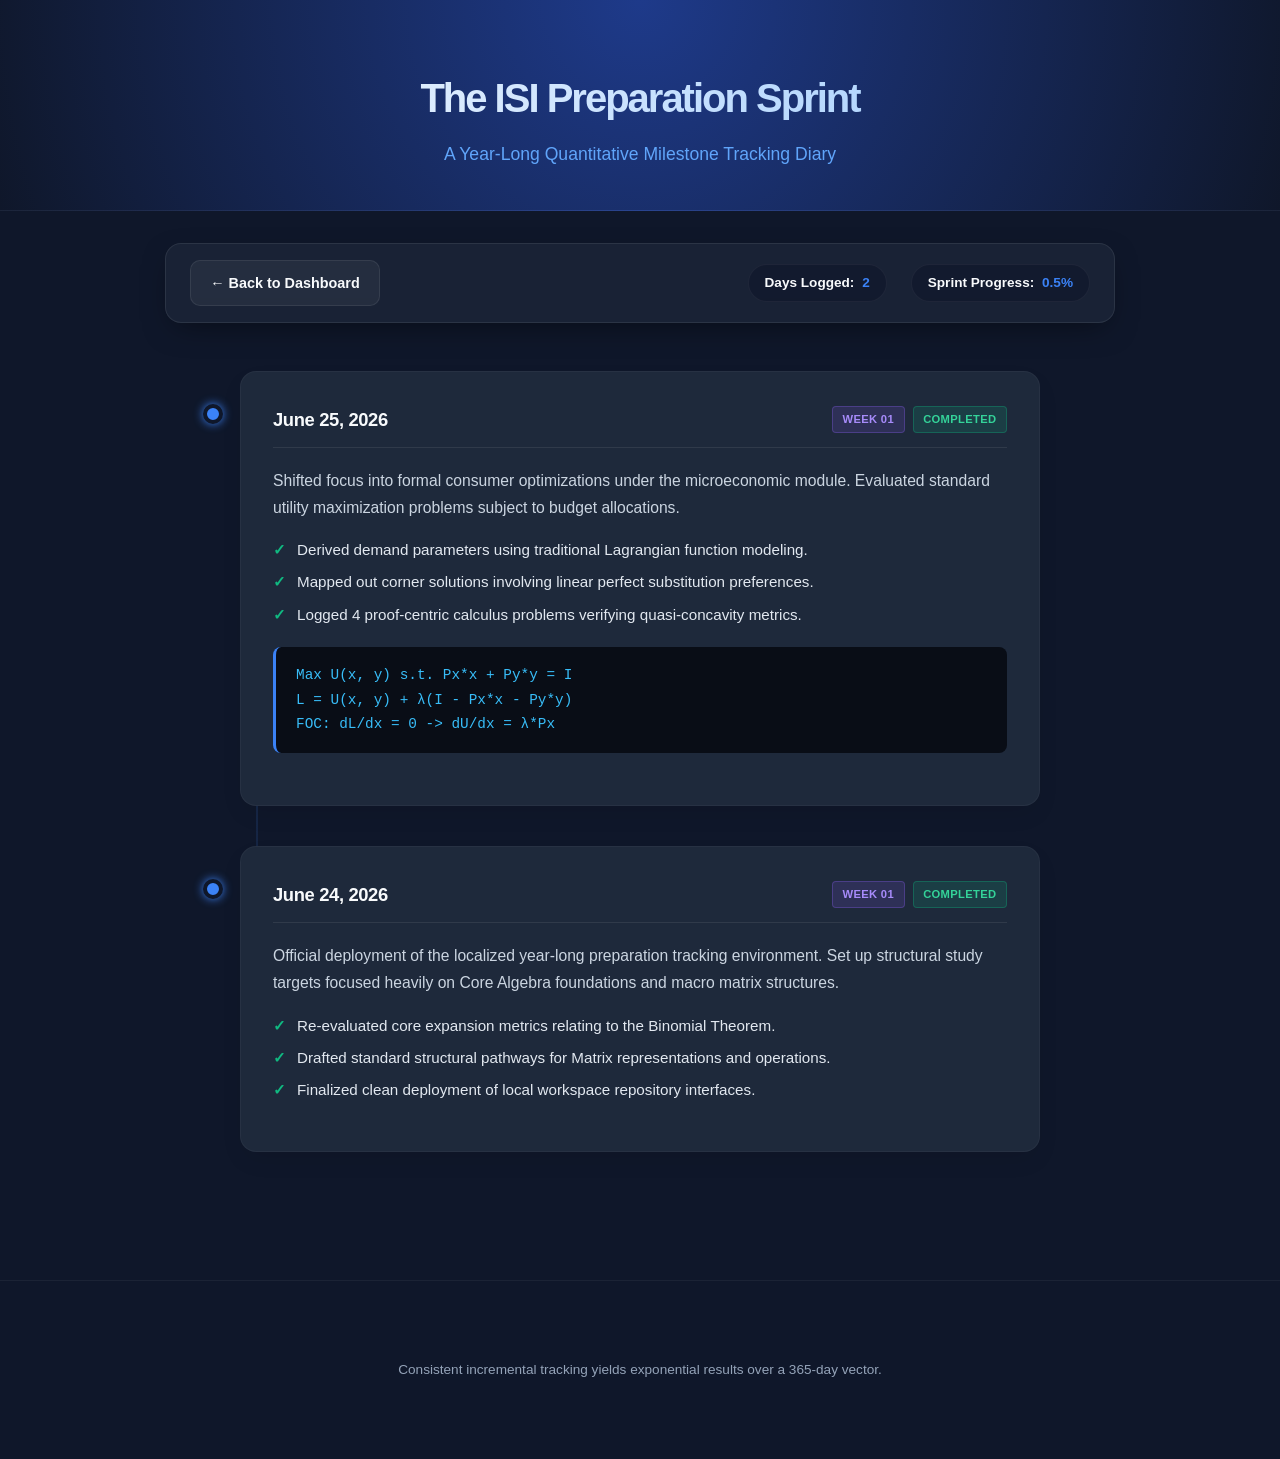
==== achievements.html @ 1a901785 "Create achievements.html" ====
<!DOCTYPE html>
<html lang="en">
<head>
    <meta charset="UTF-8">
    <meta name="viewport" content="width=device-width, initial-scale=1.0">
    <title>Prep Diary & Achievements</title>
    <style>
        :root {
            --bg-color: #0f172a;
            --card-bg: #1e293b;
            --text-main: #f8fafc;
            --text-muted: #94a3b8;
            --primary: #3b82f6;
            --primary-glow: rgba(59, 130, 246, 0.15);
            --border-radius: 16px;
            --success: #10b981;
            --accent-purple: #8b5cf6;
        }

        body {
            font-family: -apple-system, BlinkMacSystemFont, "Segoe UI", Roboto, Helvetica, Arial, sans-serif;
            background-color: var(--bg-color);
            color: var(--text-main);
            line-height: 1.7;
            margin: 0;
            padding: 0;
            -webkit-font-smoothing: antialiased;
        }

        header {
            background: radial-gradient(circle at top, #1e3a8a 0%, #0f172a 100%);
            text-align: center;
            padding: 4rem 2rem 2.5rem 2rem;
            border-bottom: 1px solid rgba(255, 255, 255, 0.05);
        }

        header h1 {
            margin: 0;
            font-size: 2.5rem;
            font-weight: 800;
            letter-spacing: -0.05em;
            background: linear-gradient(to right, #ffffff, #93c5fd);
            -webkit-background-clip: text;
            -webkit-text-fill-color: transparent;
        }

        header p {
            margin: 0.5rem 0 0 0;
            font-size: 1.1rem;
            color: #60a5fa;
            font-weight: 500;
        }

        /* Fixed Navigation & Metric Tracker */
        .metrics-bar {
            max-width: 900px;
            margin: 2rem auto;
            display: flex;
            justify-content: space-between;
            align-items: center;
            background: rgba(30, 41, 59, 0.7);
            padding: 1rem 1.5rem;
            border-radius: var(--border-radius);
            backdrop-filter: blur(12px);
            -webkit-backdrop-filter: blur(12px);
            border: 1px solid rgba(255, 255, 255, 0.08);
            box-shadow: 0 10px 30px -10px rgba(0, 0, 0, 0.5);
        }

        .back-btn {
            display: inline-flex;
            align-items: center;
            padding: 0.6rem 1.2rem;
            border-radius: 10px;
            font-size: 0.9rem;
            font-weight: 600;
            text-decoration: none;
            color: var(--text-main);
            background: rgba(255, 255, 255, 0.05);
            border: 1px solid rgba(255, 255, 255, 0.08);
            transition: all 0.2s ease;
        }

        .back-btn:hover {
            background: rgba(255, 255, 255, 0.1);
            transform: translateX(-2px);
        }

        .counter-cluster {
            display: flex;
            gap: 1.5rem;
        }

        .counter-pill {
            font-size: 0.85rem;
            font-weight: 700;
            background: rgba(15, 23, 42, 0.6);
            padding: 0.4rem 1rem;
            border-radius: 20px;
            border: 1px solid rgba(255, 255, 255, 0.05);
        }

        .counter-pill span {
            color: var(--primary);
            margin-left: 0.25rem;
        }

        /* Timeline Container */
        .diary-timeline {
            max-width: 800px;
            margin: 3rem auto;
            padding: 0 1.5rem;
            position: relative;
        }

        /* Subtle vertical line connecting diary entries */
        .diary-timeline::before {
            content: '';
            position: absolute;
            left: 2.5rem;
            top: 0;
            bottom: 0;
            width: 2px;
            background: linear-gradient(to bottom, rgba(59, 130, 246, 0.3) 0%, rgba(30, 41, 59, 0.1) 100%);
        }

        /* Diary Entry Card Structure */
        .diary-entry {
            background-color: var(--card-bg);
            border-radius: var(--border-radius);
            padding: 2rem;
            margin-bottom: 2.5rem;
            position: relative;
            border: 1px solid rgba(255, 255, 255, 0.04);
            box-shadow: 0 10px 25px -5px rgba(0, 0, 0, 0.1);
            transition: border-color 0.3s ease;
        }

        .diary-entry:hover {
            border-color: rgba(59, 130, 246, 0.3);
        }

        /* Date Marker on the left margin line */
        .entry-marker {
            position: absolute;
            left: -2.35rem;
            top: 2rem;
            width: 12px;
            height: 12px;
            border-radius: 50%;
            background-color: var(--primary);
            box-shadow: 0 0 10px var(--primary);
            border: 4px solid var(--bg-color);
            z-index: 2;
        }

        /* Entry Header Metadata */
        .entry-meta {
            display: flex;
            justify-content: space-between;
            align-items: center;
            border-bottom: 1px solid rgba(255, 255, 255, 0.08);
            padding-bottom: 0.75rem;
            margin-bottom: 1.25rem;
        }

        .entry-date {
            font-size: 1.15rem;
            font-weight: 700;
            letter-spacing: -0.02em;
        }

        .entry-tags {
            display: flex;
            gap: 0.5rem;
        }

        .tag {
            font-size: 0.7rem;
            font-weight: 800;
            text-transform: uppercase;
            padding: 0.2rem 0.6rem;
            border-radius: 4px;
            letter-spacing: 0.03em;
        }

        .tag-week { background: rgba(139, 92, 246, 0.15); color: #a78bfa; border: 1px solid rgba(139, 92, 246, 0.3); }
        .tag-status { background: rgba(16, 185, 129, 0.15); color: #34d399; border: 1px solid rgba(16, 185, 129, 0.3); }

        /* Diary Content Styling */
        .entry-body p {
            margin: 0 0 1rem 0;
            color: #cbd5e1;
            font-size: 0.98rem;
        }

        /* Custom Task Sub-Listings */
        .task-list {
            list-style: none;
            padding: 0;
            margin: 1rem 0;
        }

        .task-list li {
            position: relative;
            padding-left: 1.5rem;
            margin-bottom: 0.4rem;
            font-size: 0.95rem;
            color: #e2e8f0;
        }

        .task-list li::before {
            content: "✓";
            position: absolute;
            left: 0;
            color: var(--success);
            font-weight: bold;
        }

        /* Code & Mathematical Equation Box Wrapper */
        .code-block {
            background: #090d16;
            border-radius: 8px;
            padding: 1rem 1.25rem;
            font-family: 'Courier New', Courier, monospace;
            font-size: 0.9rem;
            color: #38bdf8;
            margin: 1.25rem 0;
            border-left: 3px solid var(--primary);
            overflow-x: auto;
        }

        footer {
            text-align: center;
            padding: 4rem 1.5rem;
            color: var(--text-muted);
            font-size: 0.85rem;
            border-top: 1px solid rgba(255, 255, 255, 0.05);
            margin-top: 8rem;
        }
    </style>
</head>
<body>

    <header>
        <h1>The ISI Preparation Sprint</h1>
        <p>A Year-Long Quantitative Milestone Tracking Diary</p>
    </header>

    <!-- Metrics Bar Ecosystem -->
    <div class="metrics-bar">
        <a href="index.html" class="back-btn">← Back to Dashboard</a>
        <div class="counter-cluster">
            <div class="counter-pill">Days Logged: <span>2</span></div>
            <div class="counter-pill">Sprint Progress: <span>0.5%</span></div>
        </div>
    </div>

    <!-- Main Diary Feed -->
    <div class="diary-timeline">

        <!-- DIARY ENTRY MODEL 2 (Most Recent) -->
        <div class="diary-entry">
            <div class="entry-marker"></div>
            <div class="entry-meta">
                <div class="entry-date">June 25, 2026</div>
                <div class="entry-tags">
                    <span class="tag tag-week">Week 01</span>
                    <span class="tag tag-status">Completed</span>
                </div>
            </div>
            <div class="entry-body">
                <p>Shifted focus into formal consumer optimizations under the microeconomic module. Evaluated standard utility maximization problems subject to budget allocations.</p>
                
                <ul class="task-list">
                    <li>Derived demand parameters using traditional Lagrangian function modeling.</li>
                    <li>Mapped out corner solutions involving linear perfect substitution preferences.</li>
                    <li>Logged 4 proof-centric calculus problems verifying quasi-concavity metrics.</li>
                </ul>

                <div class="code-block">
                    Max U(x, y) s.t. Px*x + Py*y = I <br>
                    L = U(x, y) + λ(I - Px*x - Py*y) <br>
                    FOC: dL/dx = 0 -> dU/dx = λ*Px
                </div>
            </div>
        </div>

        <!-- DIARY ENTRY MODEL 1 (The Beginning) -->
        <div class="diary-entry">
            <div class="entry-marker"></div>
            <div class="entry-meta">
                <div class="entry-date">June 24, 2026</div>
                <div class="entry-tags">
                    <span class="tag tag-week">Week 01</span>
                    <span class="tag tag-status">Completed</span>
                </div>
            </div>
            <div class="entry-body">
                <p>Official deployment of the localized year-long preparation tracking environment. Set up structural study targets focused heavily on Core Algebra foundations and macro matrix structures.</p>
                
                <ul class="task-list">
                    <li>Re-evaluated core expansion metrics relating to the Binomial Theorem.</li>
                    <li>Drafted standard structural pathways for Matrix representations and operations.</li>
                    <li>Finalized clean deployment of local workspace repository interfaces.</li>
                </ul>
            </div>
        </div>

    </div>

    <footer>
        <p>Consistent incremental tracking yields exponential results over a 365-day vector.</p>
    </footer>

</body>
</html>
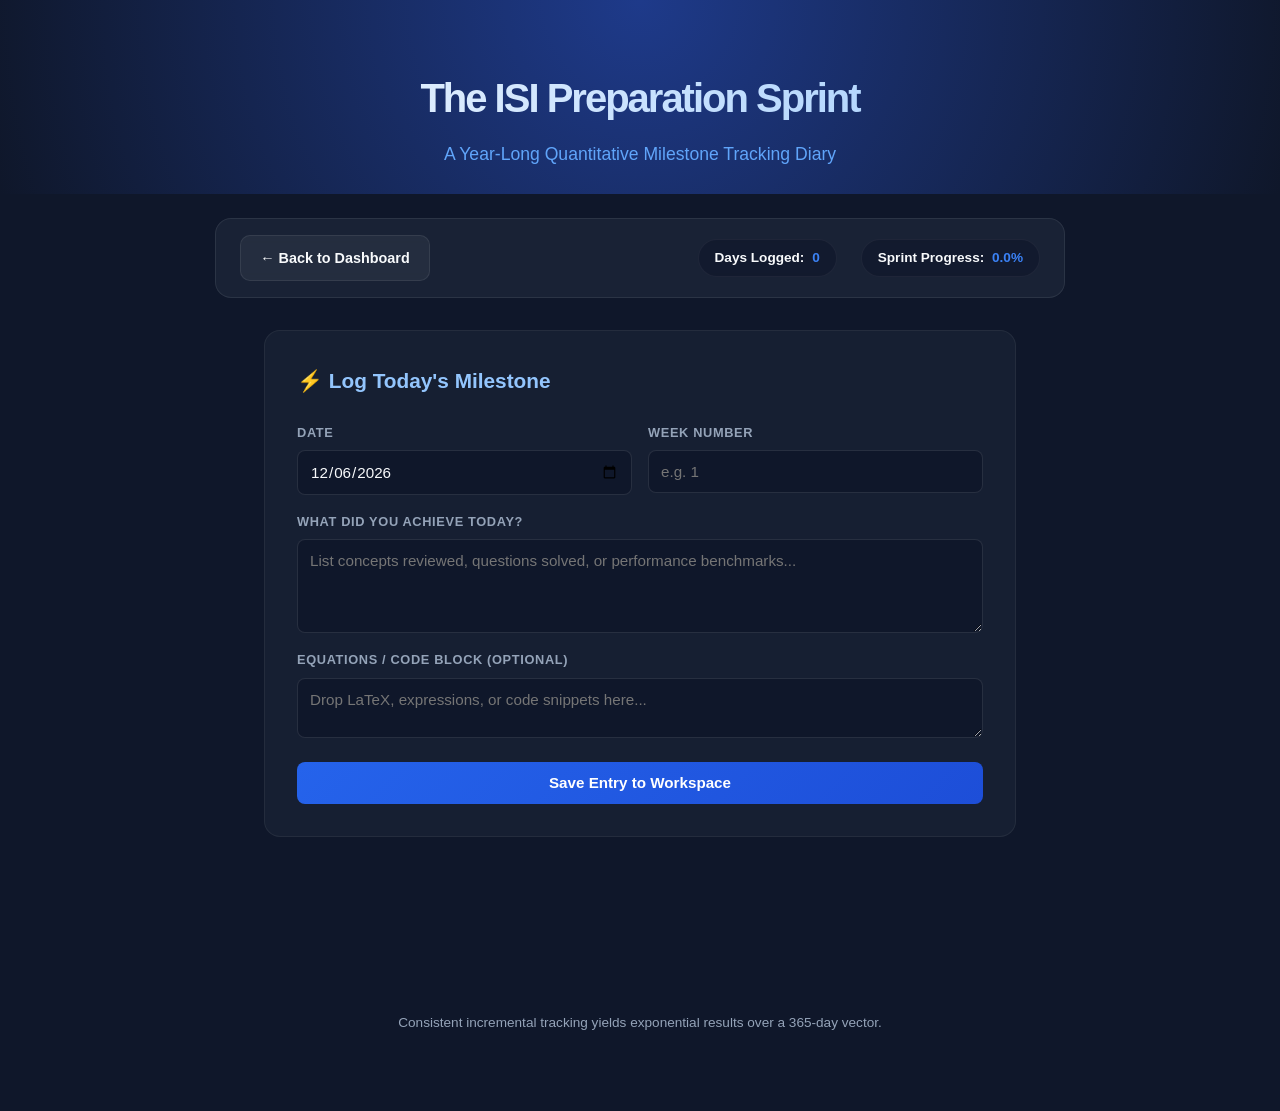
==== commit f7eabaf0: "Update achievements.html" ====
--- a/achievements.html
+++ b/achievements.html
@@ -3,7 +3,7 @@
 <head>
     <meta charset="UTF-8">
     <meta name="viewport" content="width=device-width, initial-scale=1.0">
-    <title>Prep Diary & Achievements</title>
+    <title>Interactive Prep Diary</title>
     <style>
         :root {
             --bg-color: #0f172a;
@@ -14,7 +14,7 @@
             --primary-glow: rgba(59, 130, 246, 0.15);
             --border-radius: 16px;
             --success: #10b981;
-            --accent-purple: #8b5cf6;
+            --danger: #ef4444;
         }
 
         body {
@@ -30,8 +30,7 @@
         header {
             background: radial-gradient(circle at top, #1e3a8a 0%, #0f172a 100%);
             text-align: center;
-            padding: 4rem 2rem 2.5rem 2rem;
-            border-bottom: 1px solid rgba(255, 255, 255, 0.05);
+            padding: 4rem 2rem 1.5rem 2rem;
         }
 
         header h1 {
@@ -51,10 +50,9 @@
             font-weight: 500;
         }
 
-        /* Fixed Navigation & Metric Tracker */
         .metrics-bar {
-            max-width: 900px;
-            margin: 2rem auto;
+            max-width: 800px;
+            margin: 1.5rem auto;
             display: flex;
             justify-content: space-between;
             align-items: center;
@@ -62,9 +60,7 @@
             padding: 1rem 1.5rem;
             border-radius: var(--border-radius);
             backdrop-filter: blur(12px);
-            -webkit-backdrop-filter: blur(12px);
             border: 1px solid rgba(255, 255, 255, 0.08);
-            box-shadow: 0 10px 30px -10px rgba(0, 0, 0, 0.5);
         }
 
         .back-btn {
@@ -81,16 +77,9 @@
             transition: all 0.2s ease;
         }
 
-        .back-btn:hover {
-            background: rgba(255, 255, 255, 0.1);
-            transform: translateX(-2px);
-        }
-
-        .counter-cluster {
-            display: flex;
-            gap: 1.5rem;
-        }
-
+        .back-btn:hover { background: rgba(255, 255, 255, 0.1); transform: translateX(-2px); }
+
+        .counter-cluster { display: flex; gap: 1.5rem; }
         .counter-pill {
             font-size: 0.85rem;
             font-weight: 700;
@@ -99,21 +88,86 @@
             border-radius: 20px;
             border: 1px solid rgba(255, 255, 255, 0.05);
         }
-
-        .counter-pill span {
-            color: var(--primary);
-            margin-left: 0.25rem;
-        }
-
-        /* Timeline Container */
+        .counter-pill span { color: var(--primary); margin-left: 0.25rem; }
+
+        /* Input Form Panel */
+        .form-container {
+            max-width: 800px;
+            margin: 2rem auto;
+            padding: 0 1.5rem;
+            box-sizing: border-box;
+        }
+
+        .diary-form {
+            background: rgba(30, 41, 59, 0.5);
+            border-radius: var(--border-radius);
+            padding: 2rem;
+            border: 1px solid rgba(255, 255, 255, 0.06);
+        }
+
+        .form-title {
+            margin: 0 0 1.5rem 0;
+            font-size: 1.3rem;
+            font-weight: 700;
+            color: #93c5fd;
+        }
+
+        .form-grid {
+            display: grid;
+            grid-template-columns: 1fr 1fr;
+            gap: 1rem;
+            margin-bottom: 1rem;
+        }
+
+        .form-group { display: flex; flex-direction: column; }
+        .form-group label {
+            font-size: 0.8rem;
+            font-weight: 700;
+            text-transform: uppercase;
+            color: var(--text-muted);
+            margin-bottom: 0.4rem;
+            letter-spacing: 0.05em;
+        }
+
+        .form-group input, .form-group textarea {
+            background: #0f172a;
+            border: 1px solid rgba(255, 255, 255, 0.1);
+            border-radius: 8px;
+            padding: 0.75rem;
+            color: var(--text-main);
+            font-family: inherit;
+            font-size: 0.95rem;
+            transition: border-color 0.2s ease;
+        }
+
+        .form-group input:focus, .form-group textarea:focus {
+            outline: none;
+            border-color: var(--primary);
+        }
+
+        .submit-btn {
+            background: linear-gradient(135deg, #2563eb, #1d4ed8);
+            color: white;
+            border: none;
+            padding: 0.8rem 1.5rem;
+            font-size: 0.95rem;
+            font-weight: 600;
+            border-radius: 8px;
+            cursor: pointer;
+            transition: opacity 0.2s ease;
+            width: 100%;
+        }
+        .submit-btn:hover { opacity: 0.9; }
+
+        /* Timeline Feed Layout */
         .diary-timeline {
             max-width: 800px;
             margin: 3rem auto;
             padding: 0 1.5rem;
             position: relative;
-        }
-
-        /* Subtle vertical line connecting diary entries */
+            box-sizing: border-box;
+        }
+
         .diary-timeline::before {
             content: '';
             position: absolute;
@@ -124,7 +178,6 @@
             background: linear-gradient(to bottom, rgba(59, 130, 246, 0.3) 0%, rgba(30, 41, 59, 0.1) 100%);
         }
 
-        /* Diary Entry Card Structure */
         .diary-entry {
             background-color: var(--card-bg);
             border-radius: var(--border-radius);
@@ -133,14 +186,8 @@
             position: relative;
             border: 1px solid rgba(255, 255, 255, 0.04);
             box-shadow: 0 10px 25px -5px rgba(0, 0, 0, 0.1);
-            transition: border-color 0.3s ease;
-        }
-
-        .diary-entry:hover {
-            border-color: rgba(59, 130, 246, 0.3);
-        }
-
-        /* Date Marker on the left margin line */
+        }
+
         .entry-marker {
             position: absolute;
             left: -2.35rem;
@@ -154,7 +201,6 @@
             z-index: 2;
         }
 
-        /* Entry Header Metadata */
         .entry-meta {
             display: flex;
             justify-content: space-between;
@@ -164,16 +210,8 @@
             margin-bottom: 1.25rem;
         }
 
-        .entry-date {
-            font-size: 1.15rem;
-            font-weight: 700;
-            letter-spacing: -0.02em;
-        }
-
-        .entry-tags {
-            display: flex;
-            gap: 0.5rem;
-        }
+        .entry-date { font-size: 1.15rem; font-weight: 700; }
+        .entry-tags { display: flex; gap: 0.5rem; align-items: center; }
 
         .tag {
             font-size: 0.7rem;
@@ -181,43 +219,24 @@
             text-transform: uppercase;
             padding: 0.2rem 0.6rem;
             border-radius: 4px;
-            letter-spacing: 0.03em;
-        }
-
+        }
         .tag-week { background: rgba(139, 92, 246, 0.15); color: #a78bfa; border: 1px solid rgba(139, 92, 246, 0.3); }
-        .tag-status { background: rgba(16, 185, 129, 0.15); color: #34d399; border: 1px solid rgba(16, 185, 129, 0.3); }
-
-        /* Diary Content Styling */
-        .entry-body p {
-            margin: 0 0 1rem 0;
-            color: #cbd5e1;
-            font-size: 0.98rem;
-        }
-
-        /* Custom Task Sub-Listings */
-        .task-list {
-            list-style: none;
-            padding: 0;
-            margin: 1rem 0;
-        }
-
-        .task-list li {
-            position: relative;
-            padding-left: 1.5rem;
-            margin-bottom: 0.4rem;
-            font-size: 0.95rem;
-            color: #e2e8f0;
-        }
-
-        .task-list li::before {
-            content: "✓";
-            position: absolute;
-            left: 0;
-            color: var(--success);
-            font-weight: bold;
-        }
-
-        /* Code & Mathematical Equation Box Wrapper */
+
+        .delete-btn {
+            background: transparent;
+            border: none;
+            color: var(--danger);
+            cursor: pointer;
+            font-size: 0.85rem;
+            font-weight: 600;
+            opacity: 0.6;
+            transition: opacity 0.2s ease;
+            padding: 0 0.25rem;
+        }
+        .delete-btn:hover { opacity: 1; }
+
+        .entry-body p { margin: 0 0 1rem 0; color: #cbd5e1; font-size: 0.98rem; white-space: pre-line; }
+
         .code-block {
             background: #090d16;
             border-radius: 8px;
@@ -228,16 +247,10 @@
             margin: 1.25rem 0;
             border-left: 3px solid var(--primary);
             overflow-x: auto;
-        }
-
-        footer {
-            text-align: center;
-            padding: 4rem 1.5rem;
-            color: var(--text-muted);
-            font-size: 0.85rem;
-            border-top: 1px solid rgba(255, 255, 255, 0.05);
-            margin-top: 8rem;
-        }
+            white-space: pre-wrap;
+        }
+
+        footer { text-align: center; padding: 4rem 1.5rem; color: var(--text-muted); font-size: 0.85rem; margin-top: 6rem; }
     </style>
 </head>
 <body>
@@ -247,71 +260,140 @@
         <p>A Year-Long Quantitative Milestone Tracking Diary</p>
     </header>
 
-    <!-- Metrics Bar Ecosystem -->
     <div class="metrics-bar">
         <a href="index.html" class="back-btn">← Back to Dashboard</a>
         <div class="counter-cluster">
-            <div class="counter-pill">Days Logged: <span>2</span></div>
-            <div class="counter-pill">Sprint Progress: <span>0.5%</span></div>
+            <div class="counter-pill">Days Logged: <span id="days-count">0</span></div>
+            <div class="counter-pill">Sprint Progress: <span id="sprint-progress">0%</span></div>
         </div>
     </div>
 
-    <!-- Main Diary Feed -->
-    <div class="diary-timeline">
-
-        <!-- DIARY ENTRY MODEL 2 (Most Recent) -->
-        <div class="diary-entry">
-            <div class="entry-marker"></div>
-            <div class="entry-meta">
-                <div class="entry-date">June 25, 2026</div>
-                <div class="entry-tags">
-                    <span class="tag tag-week">Week 01</span>
-                    <span class="tag tag-status">Completed</span>
+    <!-- Live Entry Logging Input Interface -->
+    <div class="form-container">
+        <div class="diary-form">
+            <h3 class="form-title">⚡ Log Today's Milestone</h3>
+            <div class="form-grid">
+                <div class="form-group">
+                    <label for="entryDate">Date</label>
+                    <input type="date" id="entryDate" required>
+                </div>
+                <div class="form-group">
+                    <label for="entryWeek">Week Number</label>
+                    <input type="number" id="entryWeek" placeholder="e.g. 1" min="1" max="52" required>
                 </div>
             </div>
-            <div class="entry-body">
-                <p>Shifted focus into formal consumer optimizations under the microeconomic module. Evaluated standard utility maximization problems subject to budget allocations.</p>
-                
-                <ul class="task-list">
-                    <li>Derived demand parameters using traditional Lagrangian function modeling.</li>
-                    <li>Mapped out corner solutions involving linear perfect substitution preferences.</li>
-                    <li>Logged 4 proof-centric calculus problems verifying quasi-concavity metrics.</li>
-                </ul>
-
-                <div class="code-block">
-                    Max U(x, y) s.t. Px*x + Py*y = I <br>
-                    L = U(x, y) + λ(I - Px*x - Py*y) <br>
-                    FOC: dL/dx = 0 -> dU/dx = λ*Px
-                </div>
+            <div class="form-group" style="margin-bottom: 1rem;">
+                <label for="entryText">What did you achieve today?</label>
+                <textarea id="entryText" rows="4" placeholder="List concepts reviewed, questions solved, or performance benchmarks..." required></textarea>
             </div>
+            <div class="form-group" style="margin-bottom: 1.5rem;">
+                <label for="entryFormula">Equations / Code Block (Optional)</label>
+                <textarea id="entryFormula" rows="2" placeholder="Drop LaTeX, expressions, or code snippets here..."></textarea>
+            </div>
+            <button type="button" class="submit-btn" onclick="saveEntry()">Save Entry to Workspace</button>
         </div>
-
-        <!-- DIARY ENTRY MODEL 1 (The Beginning) -->
-        <div class="diary-entry">
-            <div class="entry-marker"></div>
-            <div class="entry-meta">
-                <div class="entry-date">June 24, 2026</div>
-                <div class="entry-tags">
-                    <span class="tag tag-week">Week 01</span>
-                    <span class="tag tag-status">Completed</span>
-                </div>
-            </div>
-            <div class="entry-body">
-                <p>Official deployment of the localized year-long preparation tracking environment. Set up structural study targets focused heavily on Core Algebra foundations and macro matrix structures.</p>
-                
-                <ul class="task-list">
-                    <li>Re-evaluated core expansion metrics relating to the Binomial Theorem.</li>
-                    <li>Drafted standard structural pathways for Matrix representations and operations.</li>
-                    <li>Finalized clean deployment of local workspace repository interfaces.</li>
-                </ul>
-            </div>
-        </div>
-
     </div>
+
+    <!-- Output Feed Ecosystem -->
+    <div class="diary-timeline" id="timeline-feed"></div>
 
     <footer>
         <p>Consistent incremental tracking yields exponential results over a 365-day vector.</p>
     </footer>
 
+    <script>
+        // Set today's date automatically in the input box on load
+        document.getElementById('entryDate').valueAsDate = new Date();
+
+        // Load existing logs or start fresh
+        let diaryLogs = JSON.parse(localStorage.getItem('isi_diary_logs')) || [];
+
+        function renderLogs() {
+            const feed = document.getElementById('timeline-feed');
+            feed.innerHTML = '';
+
+            // Sort newest date first
+            diaryLogs.sort((a, b) => new Date(b.date) - new Date(a.date));
+
+            diaryLogs.forEach((log, index) => {
+                // Formatting display date beautifully
+                const options = { year: 'numeric', month: 'long', day: 'numeric' };
+                const formattedDate = new Date(log.date).toLocaleDateString('en-US', options);
+
+                let formulaHTML = '';
+                if (log.formula && log.formula.trim() !== '') {
+                    formulaHTML = `<div class="code-block">${escapeHTML(log.formula)}</div>`;
+                }
+
+                const entryCard = document.createElement('div');
+                entryCard.className = 'diary-entry';
+                entryCard.innerHTML = `
+                    <div class="entry-marker"></div>
+                    <div class="entry-meta">
+                        <div class="entry-date">${formattedDate}</div>
+                        <div class="entry-tags">
+                            <span class="tag tag-week">Week ${escapeHTML(log.week)}</span>
+                            <button class="delete-btn" onclick="deleteEntry(${index})">Delete</button>
+                        </div>
+                    </div>
+                    <div class="entry-body">
+                        <p>${escapeHTML(log.text)}</p>
+                        ${formulaHTML}
+                    </div>
+                `;
+                feed.appendChild(entryCard);
+            });
+
+            // Update Metric Status Indicators
+            const totalDays = diaryLogs.length;
+            document.getElementById('days-count').innerText = totalDays;
+            document.getElementById('sprint-progress').innerText = ((totalDays / 365) * 100).toFixed(1) + '%';
+        }
+
+        function saveEntry() {
+            const dateInput = document.getElementById('entryDate').value;
+            const weekInput = document.getElementById('entryWeek').value;
+            const textInput = document.getElementById('entryText').value;
+            const formulaInput = document.getElementById('entryFormula').value;
+
+            if (!dateInput || !weekInput || !textInput.trim()) {
+                alert('Please fill out the Date, Week, and Achievement description fields!');
+                return;
+            }
+
+            const newLog = {
+                date: dateInput,
+                week: weekInput,
+                text: textInput,
+                formula: formulaInput
+            };
+
+            diaryLogs.push(newLog);
+            localStorage.setItem('isi_diary_logs', JSON.stringify(diaryLogs));
+            
+            // Clear description inputs, leave date/week for rapid inputs
+            document.getElementById('entryText').value = '';
+            document.getElementById('entryFormula').value = '';
+            
+            renderLogs();
+        }
+
+        function deleteEntry(index) {
+            if (confirm('Are you sure you want to remove this entry?')) {
+                diaryLogs.splice(index, 1);
+                localStorage.setItem('isi_diary_logs', JSON.stringify(diaryLogs));
+                renderLogs();
+            }
+        }
+
+        function escapeHTML(str) {
+            return str.replace(/[&<>'"]/g, 
+                tag => ({ '&': '&amp;', '<': '&lt;', '>': '&gt;', "'": '&#39;', '"': '&quot;' }[tag] || tag)
+            );
+        }
+
+        // Initialize display on startup
+        renderLogs();
+    </script>
 </body>
 </html>
